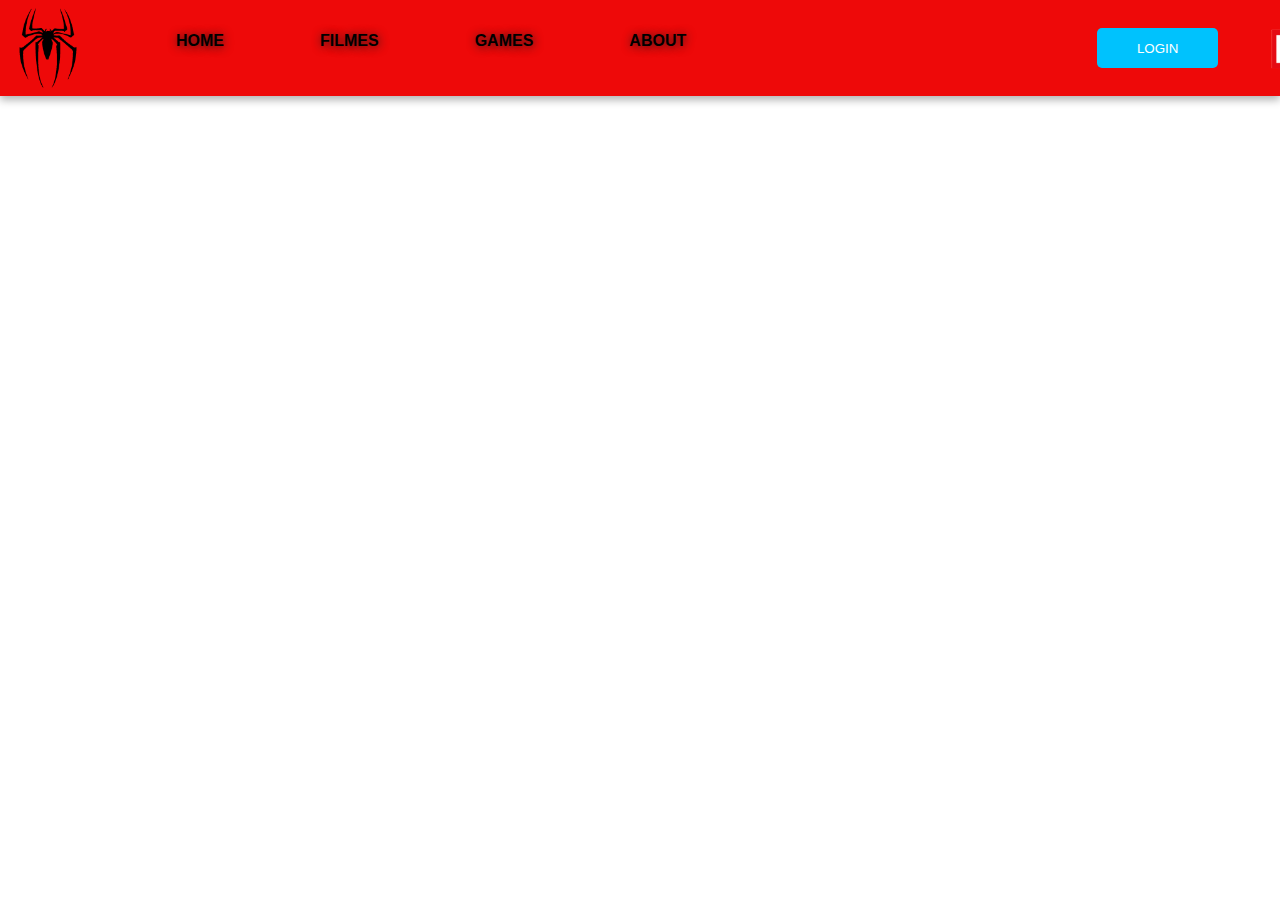
==== index.html @ dfffa1c7 "navbar pronto" ====
<!DOCTYPE html>
<meta name="viewport" content="width=device-width, initial-scale=1.0">
<link rel="stylesheet" href="style.css">
<link rel="stylesheet" href="https://fonts.googleapis.com/css2?family=Material+Symbols+Outlined:opsz,wght,FILL,GRAD@20..48,100..700,0..1,-50..200" />
<title>marvel.com</title>
</head>
    <body>
    <!--start navbar-->
    <div class="navbar">
        <img src="img/navbar/logo-aranha.png" class="img-navbar-aranha" alt="logo de uma aranha">

        <ul class="navbar-menu">
            <li class="li-navbar">HOME</li>
            <li class="li-navbar">FILMES</li>
            <li class="li-navbar">GAMES</li>
            <li class="li-navbar">ABOUT</li>
        </ul>

        <button class="button-navbar">LOGIN</button>

        <img class="logo-marvel-studio" src="img/navbar/marvel-studios.png" class="img-navbar-marvel" alt="logo da marvel studios">
        <span class="material-symbols-outlined">
            menu
            </span>
    </div>
    <!--end navbar -->
    </body>
</html>
---- style.css ----
* {
    box-sizing: border-box;
    margin: 0;
    padding: 0;
}

.navbar{
    display: flex;
    max-width: 100%;
    height: 6em;
    padding: 0.5em;
    background-color: #ee0909;
    box-shadow: 0 4px 8px rgba(0, 0, 0, 0.3);
}

.navbar-menu{
    padding: 0.5em;
    list-style: none;
    font-family: "Roboto", sans-serif;
    font-weight: 600;
    display: flex;
}

li {
    padding: 1.0em;
    padding-left: 5.0em;
}

.button-navbar{
    padding-left: 3.0em;
    padding-right: 3.0em;
    margin: 1.5em;
    border: none;
    color: #fff;
    font-family: "Roboto", sans-serif;
    margin-left: 29.0em;
    border-radius: 5px; 
    background-color: rgb(0, 194, 253);
}
.button-navbar:hover {
    background-color: #000;
    border: 1px solid #ff0000;
    color: #ff0000;
    cursor: pointer;
}

.li-navbar {
    text-shadow: 1px 1px 10px rgb(26, 26, 27);
}

.logo-marvel-studio {
    height: 170px;
    margin-top: -44px;
}

.navbar span {
    margin: 1.0em;
    display: none;
}

@media (max-width: 768px) {
    .navbar-menu {
        display: none;
        flex-direction: column;
        width: 100%;
    }

    .navbar-menu.active {
        display: flex;
    }
    .navbar span {
        display: block;
    }
    .navbar-menu li {
        margin: 10px 0;
    }
    .button-navbar {
        display: none;
    }
    .img-navbar-marvel {
        display: block;
        margin: 0;
    }
}
@media (max-width: 768px) {
    .navbar-menu {
        display: none;
        flex-direction: column;
        width: 100%;
    }

    .navbar-menu.active {
        display: flex;
    }
    .navbar span {
        display: block;
    }
    .navbar-menu li {
        margin: 10px 0;
    }
    .button-navbar {
        display: none;
    }
    .img-navbar-marvel {
        display: block;
        margin: 0;
    }
}
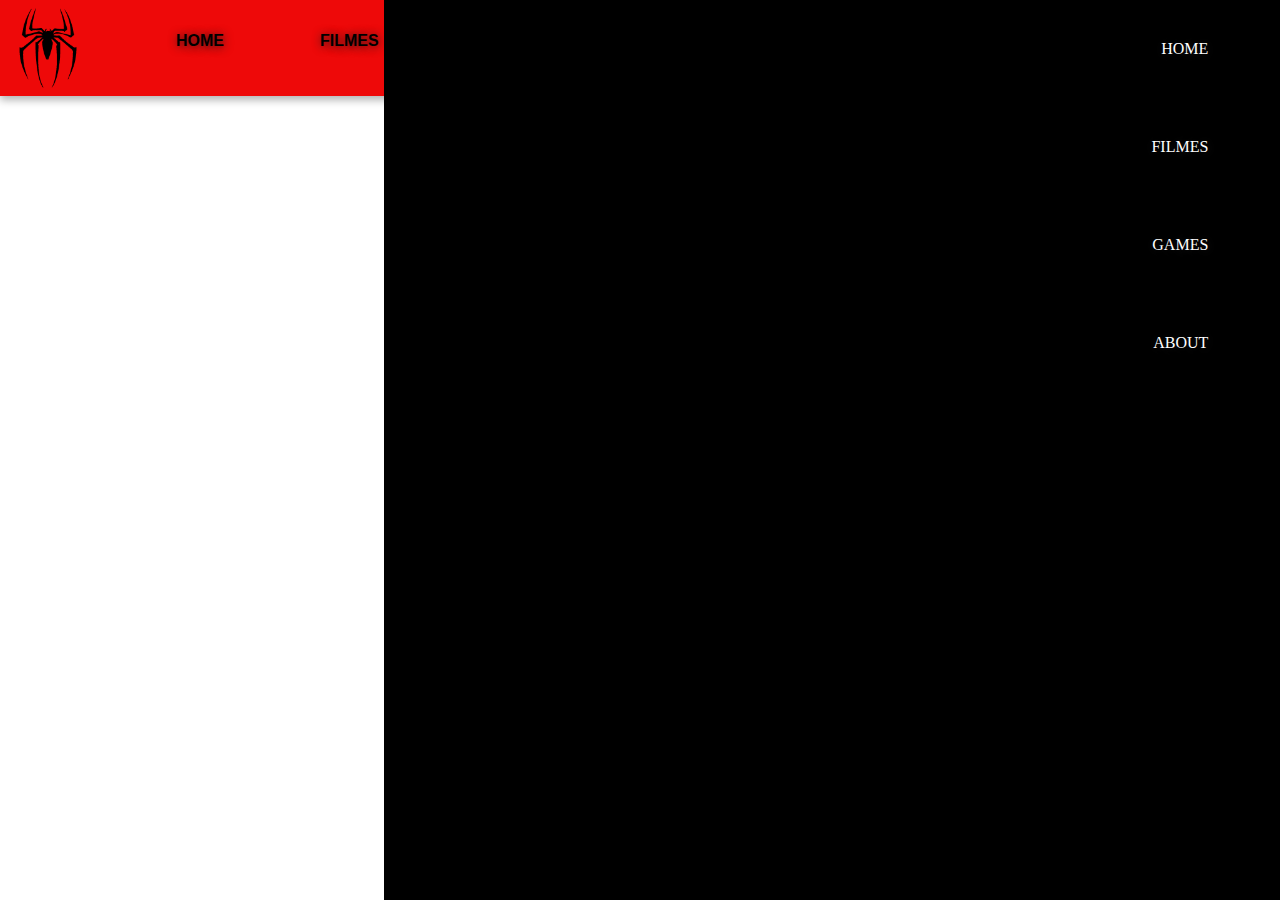
==== commit 35c7b7c4: "barra lateral em andamento" ====
--- a/index.html
+++ b/index.html
@@ -16,12 +16,29 @@
             <li class="li-navbar">ABOUT</li>
         </ul>
 
+        <div class="div-menu-lateral">
+            <span class="material-symbols-outlined">
+                close
+                </span>
+
+            <ul class="menu-lateral">
+                <li class="li-navbar">HOME</li>
+                <li class="li-navbar">FILMES</li>
+                <li class="li-navbar">GAMES</li>
+                <li class="li-navbar">ABOUT</li>
+            </ul>
+            <div class="overflow-menu-lateral">
+                
+            </div>
+        </div>
         <button class="button-navbar">LOGIN</button>
 
         <img class="logo-marvel-studio" src="img/navbar/marvel-studios.png" class="img-navbar-marvel" alt="logo da marvel studios">
         <span class="material-symbols-outlined">
             menu
             </span>
+
+           
     </div>
     <!--end navbar -->
     </body>
--- a/style.css
+++ b/style.css
@@ -57,6 +57,41 @@
     margin: 1.0em;
     display: none;
 }
+.div-menu-lateral {
+    color: #fff;
+    background-color: #000;
+    height: 200vh;
+    position: fixed;
+    top: 0px;
+    right: 0px;
+    z-index: 99999;
+    width: 70%;
+}
+.div-menu-lateral span i{
+    font-size: 50px;
+}
+.menu-lateral {
+    list-style: none;
+    text-align: right;
+}
+.menu-lateral li {
+    padding: 40px 8%;
+}
+.menu-lateral li:hover{
+    background-color: #ff0000;
+    color: #000;
+}
+.overflow-menu-lateral {
+    width: 100%;
+    height: 100%;
+    position: fixed;
+    z-index: 88888;
+    top: 0;
+    left: 0;
+
+    
+}
+
 
 @media (max-width: 768px) {
     .navbar-menu {
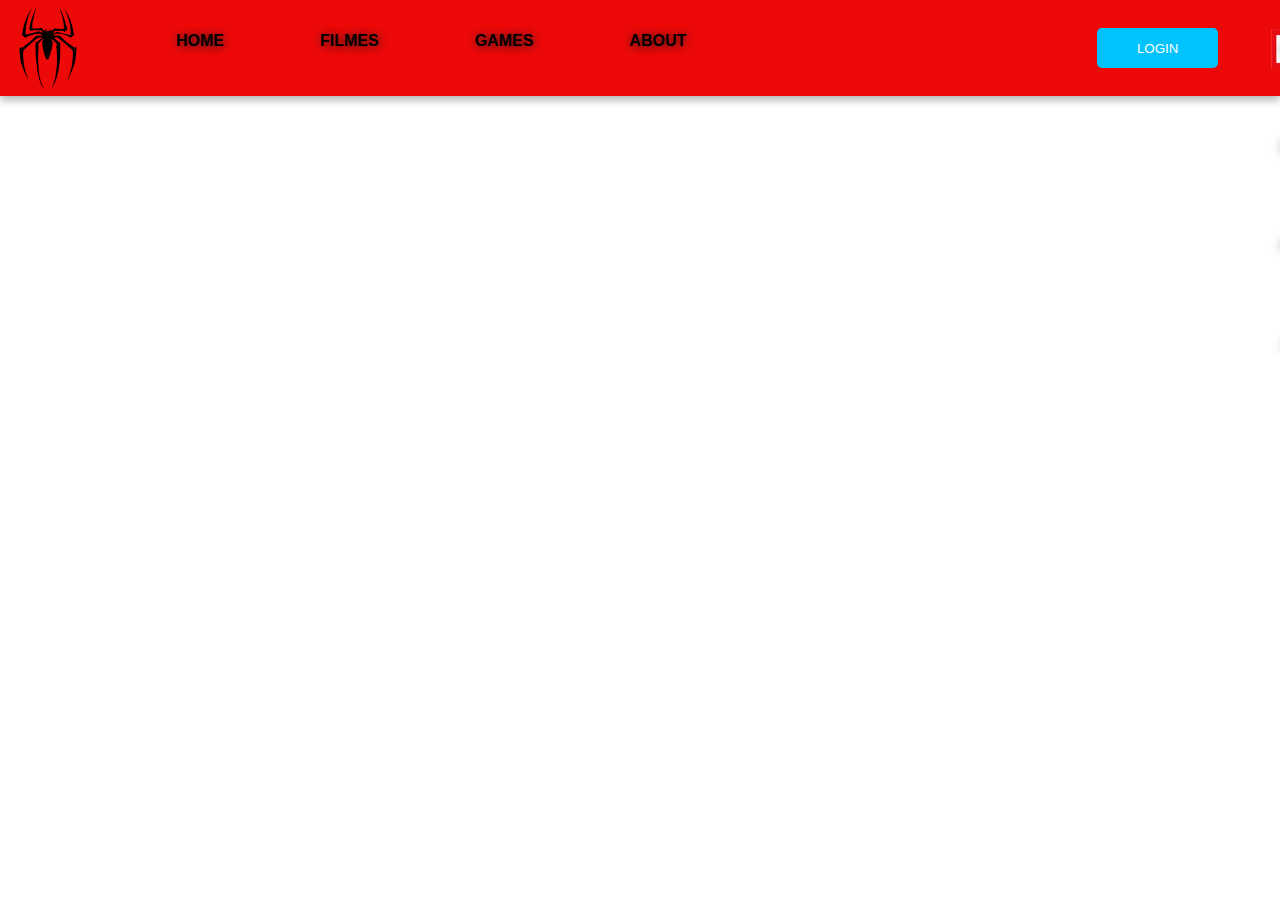
==== commit 3d47e684: "barra lateral pronta" ====
--- a/index.html
+++ b/index.html
@@ -16,30 +16,31 @@
             <li class="li-navbar">ABOUT</li>
         </ul>
 
-        <div class="div-menu-lateral">
+        <div class="div-menu-lateral" id="div-menu-lateral">
             <span class="material-symbols-outlined">
                 close
                 </span>
 
-            <ul class="menu-lateral">
+            <ul class="menu-lateral" id="menu-lateral">
                 <li class="li-navbar">HOME</li>
                 <li class="li-navbar">FILMES</li>
                 <li class="li-navbar">GAMES</li>
                 <li class="li-navbar">ABOUT</li>
             </ul>
-            <div class="overflow-menu-lateral">
+            <div class="overlay-menu-lateral">
                 
             </div>
         </div>
         <button class="button-navbar">LOGIN</button>
 
         <img class="logo-marvel-studio" src="img/navbar/marvel-studios.png" class="img-navbar-marvel" alt="logo da marvel studios">
-        <span class="material-symbols-outlined">
+        <span class="material-symbols-outlined" id="btn-menu">
             menu
             </span>
 
            
     </div>
     <!--end navbar -->
+    <script src="script.js"></script>
     </body>
 </html>--- a/style.css
+++ b/style.css
@@ -64,11 +64,18 @@
     position: fixed;
     top: 0px;
     right: 0px;
-    z-index: 99999;
-    width: 70%;
+    z-index: 999999;
+    width: 0%;
+    transition: .2s;
 }
 .div-menu-lateral span i{
     font-size: 50px;
+}
+.div-menu-lateral.abrir-menu {
+    width: 70%;
+}
+.div-menu-lateral.abrir-menu ~ .overlay-menu-lateral {
+    display: block;
 }
 .menu-lateral {
     list-style: none;
@@ -81,15 +88,15 @@
     background-color: #ff0000;
     color: #000;
 }
-.overflow-menu-lateral {
+.overlay-menu-lateral {
     width: 100%;
     height: 100%;
     position: fixed;
-    z-index: 88888;
+    z-index: 8888;
     top: 0;
     left: 0;
-
-    
+    background-color: #000000a7;
+    display: none;
 }
 
 
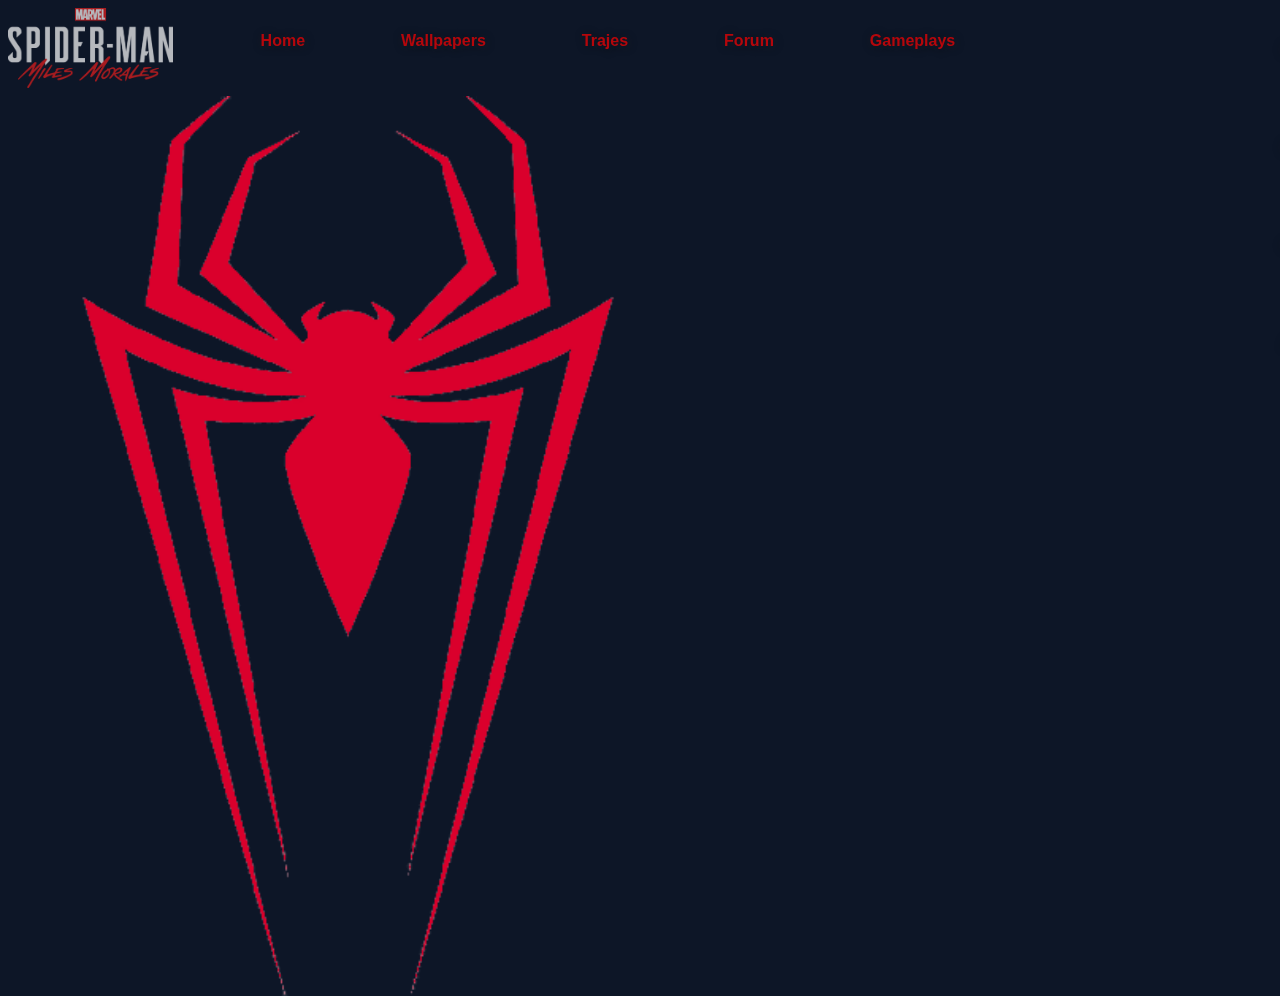
==== commit c1a3b8ba: "nova lading page" ====
--- a/index.html
+++ b/index.html
@@ -1,46 +1,51 @@
 <!DOCTYPE html>
-<meta name="viewport" content="width=device-width, initial-scale=1.0">
-<link rel="stylesheet" href="style.css">
-<link rel="stylesheet" href="https://fonts.googleapis.com/css2?family=Material+Symbols+Outlined:opsz,wght,FILL,GRAD@20..48,100..700,0..1,-50..200" />
-<title>marvel.com</title>
-</head>
+<html>
+    <head>
+        <meta name="viewport" content="width=device-width, initial-scale=1.0">
+        <link rel="stylesheet" href="style.css">
+        <link rel="stylesheet" href="https://fonts.googleapis.com/css2?family=Material+Symbols+Outlined:opsz,wght,FILL,GRAD@20..48,100..700,0..1,-50..200" />
+        
+        <title>marvel.com</title>
+    </head>
+
     <body>
     <!--start navbar-->
-    <div class="navbar">
-        <img src="img/navbar/logo-aranha.png" class="img-navbar-aranha" alt="logo de uma aranha">
+        <div class="navbar">
+            <img src="img/navbar/logo-miles.png" class="img-navbar-aranha" alt="logo de uma aranha">
 
-        <ul class="navbar-menu">
-            <li class="li-navbar">HOME</li>
-            <li class="li-navbar">FILMES</li>
-            <li class="li-navbar">GAMES</li>
-            <li class="li-navbar">ABOUT</li>
-        </ul>
+            <ul class="navbar-menu">
+                <li class="li-navbar">Home</li>
+                <li class="li-navbar">Wallpapers</li>
+                <li class="li-navbar">Trajes</li>
+                <li class="li-navbar">Forum</li>
+                <li class="li-navbar">Gameplays</li>
+            </ul>
 
-        <div class="div-menu-lateral" id="div-menu-lateral">
-            <span class="material-symbols-outlined">
-                close
+            <div class="div-menu-lateral" id="div-menu-lateral">
+                <span class="material-symbols-outlined">
+                    close
                 </span>
 
-            <ul class="menu-lateral" id="menu-lateral">
-                <li class="li-navbar">HOME</li>
-                <li class="li-navbar">FILMES</li>
-                <li class="li-navbar">GAMES</li>
-                <li class="li-navbar">ABOUT</li>
-            </ul>
-            <div class="overlay-menu-lateral">
-                
+                <ul class="menu-lateral" id="menu-lateral">
+                    <li class="li-navbar">HOME</li>
+                    <li class="li-navbar">FILMES</li>
+                    <li class="li-navbar">GAMES</li>
+                    <li class="li-navbar">ABOUT</li>
+                </ul>
+                <div class="overlay-menu-lateral"></div>
             </div>
+
+            <img class="logo-marvel-studio" src="img/navbar/marvel-studios.png" class="img-navbar-marvel"
+                alt="logo da marvel studios">
+            <span class="material-symbols-outlined" id="btn-menu">
+                menu
+            </span>
         </div>
-        <button class="button-navbar">LOGIN</button>
-
-        <img class="logo-marvel-studio" src="img/navbar/marvel-studios.png" class="img-navbar-marvel" alt="logo da marvel studios">
-        <span class="material-symbols-outlined" id="btn-menu">
-            menu
-            </span>
-
-           
-    </div>
-    <!--end navbar -->
-    <script src="script.js"></script>
+        <!--end navbar -->
+        <!--inicio menu-->
+        <div class="menu">
+           <img src="img/personagens/aranha-logo.png" alt="logo de uma aranha" class="logo-homem-aranha">
+        </div>
+        <script src="script.js"></script>
     </body>
 </html>--- a/style.css
+++ b/style.css
@@ -3,14 +3,21 @@
     margin: 0;
     padding: 0;
 }
+/*start navbar */
+body {
+    background-color: #0d1627;
 
+}
 .navbar{
     display: flex;
     max-width: 100%;
     height: 6em;
     padding: 0.5em;
-    background-color: #ee0909;
-    box-shadow: 0 4px 8px rgba(0, 0, 0, 0.3);
+    background-color: transparent;
+    border: none;
+    color: #ff0000;
+    z-index: 44444;
+    opacity: 0.7;
 }
 
 .navbar-menu{
@@ -19,31 +26,13 @@
     font-family: "Roboto", sans-serif;
     font-weight: 600;
     display: flex;
+    
 }
 
 li {
     padding: 1.0em;
     padding-left: 5.0em;
 }
-
-.button-navbar{
-    padding-left: 3.0em;
-    padding-right: 3.0em;
-    margin: 1.5em;
-    border: none;
-    color: #fff;
-    font-family: "Roboto", sans-serif;
-    margin-left: 29.0em;
-    border-radius: 5px; 
-    background-color: rgb(0, 194, 253);
-}
-.button-navbar:hover {
-    background-color: #000;
-    border: 1px solid #ff0000;
-    color: #ff0000;
-    cursor: pointer;
-}
-
 .li-navbar {
     text-shadow: 1px 1px 10px rgb(26, 26, 27);
 }
@@ -51,6 +40,8 @@
 .logo-marvel-studio {
     height: 170px;
     margin-top: -44px;
+    position: relative;
+    left: 300px
 }
 
 .navbar span {
@@ -66,7 +57,7 @@
     right: 0px;
     z-index: 999999;
     width: 0%;
-    transition: .2s;
+    transition: .3s;
 }
 .div-menu-lateral span i{
     font-size: 50px;
@@ -75,7 +66,7 @@
     width: 70%;
 }
 .div-menu-lateral.abrir-menu ~ .overlay-menu-lateral {
-    display: block;
+    width: 100%;
 }
 .menu-lateral {
     list-style: none;
@@ -89,16 +80,27 @@
     color: #000;
 }
 .overlay-menu-lateral {
-    width: 100%;
+    width: 0%;
     height: 100%;
     position: fixed;
     z-index: 8888;
     top: 0;
     left: 0;
     background-color: #000000a7;
-    display: none;
+    
 }
+/*end navbar*/
 
+/*start menu */
+.menu {
+    width: 100%;
+    height: 100vh;
+    margin: 0;
+    padding: 0;
+    display: flex;
+    background-color: #0d1627;
+}
+/* end menu */
 
 @media (max-width: 768px) {
     .navbar-menu {
@@ -116,12 +118,14 @@
     .navbar-menu li {
         margin: 10px 0;
     }
-    .button-navbar {
+    .logo-marvel-studio {
         display: none;
+        right: 0px;
     }
-    .img-navbar-marvel {
-        display: block;
-        margin: 0;
+    #btn-menu {
+        margin-left: 40%;
+        margin-top: 10%;
+        font-size: 1.8em;
     }
 }
 @media (max-width: 768px) {
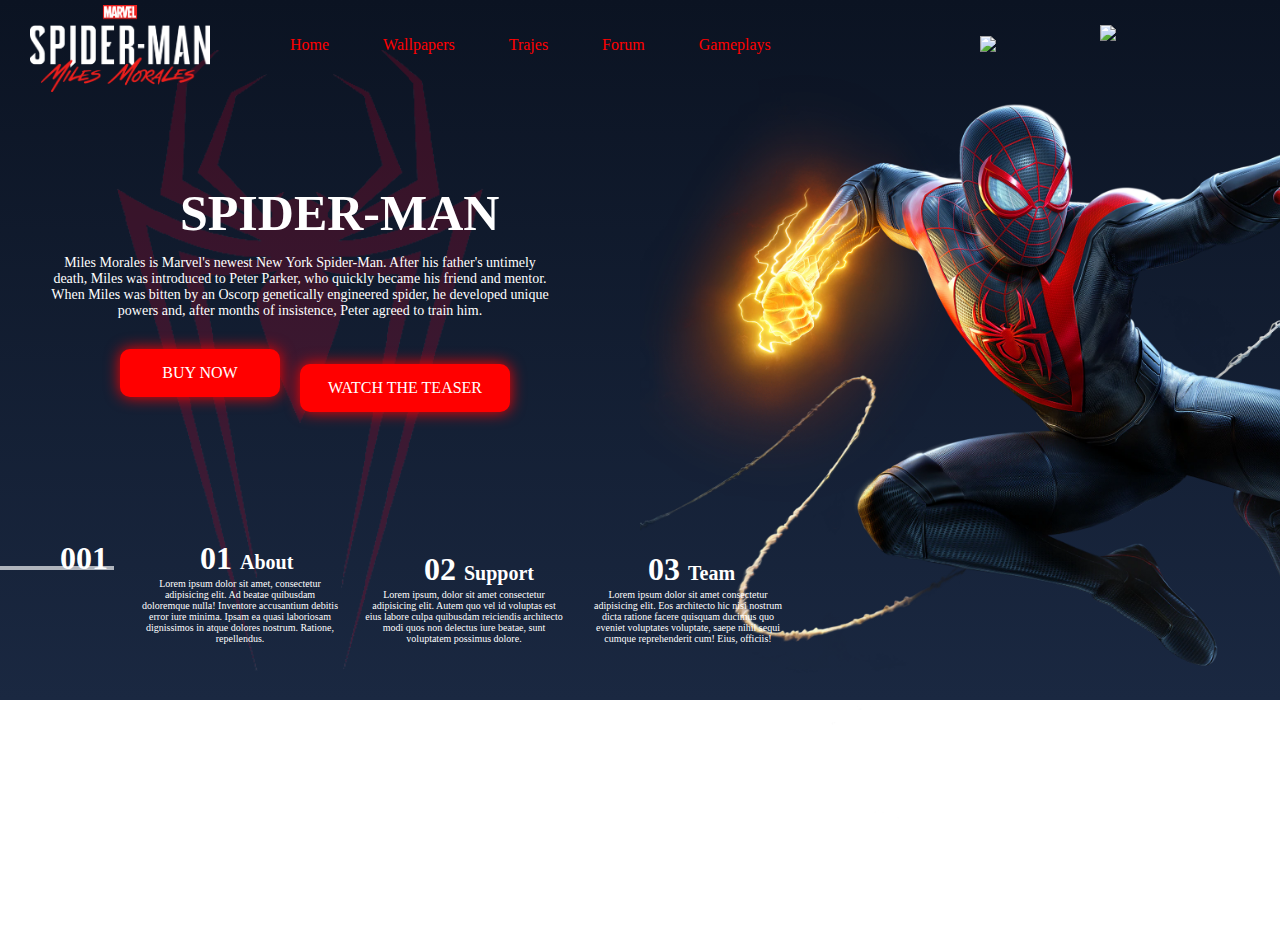
==== commit 564d8dfa: "lading page quase pronta" ====
--- a/index.html
+++ b/index.html
@@ -1,51 +1,62 @@
 <!DOCTYPE html>
-<html>
-    <head>
-        <meta name="viewport" content="width=device-width, initial-scale=1.0">
-        <link rel="stylesheet" href="style.css">
-        <link rel="stylesheet" href="https://fonts.googleapis.com/css2?family=Material+Symbols+Outlined:opsz,wght,FILL,GRAD@20..48,100..700,0..1,-50..200" />
-        
-        <title>marvel.com</title>
-    </head>
+<html lang="en">
+<head>
+    <meta charset="UTF-8">
+    <meta http-equiv="X-UA-Compatible" content="IE=edge">
+    <meta name="viewport" content="width=device-width, initial-scale=1.0">
+    <link rel="stylesheet" href="style.css">
+    <title>SPIDER MAN</title>
+</head>
+    <body>
+    
+        <div class="caixa">
+            <div class="caixa1">
 
-    <body>
-    <!--start navbar-->
-        <div class="navbar">
-            <img src="img/navbar/logo-miles.png" class="img-navbar-aranha" alt="logo de uma aranha">
+            <div class="caixa2">
 
-            <ul class="navbar-menu">
-                <li class="li-navbar">Home</li>
-                <li class="li-navbar">Wallpapers</li>
-                <li class="li-navbar">Trajes</li>
-                <li class="li-navbar">Forum</li>
-                <li class="li-navbar">Gameplays</li>
-            </ul>
+                <img class="aranha" src="img/personagens/aranha-logo.png">
 
-            <div class="div-menu-lateral" id="div-menu-lateral">
-                <span class="material-symbols-outlined">
-                    close
-                </span>
-
-                <ul class="menu-lateral" id="menu-lateral">
-                    <li class="li-navbar">HOME</li>
-                    <li class="li-navbar">FILMES</li>
-                    <li class="li-navbar">GAMES</li>
-                    <li class="li-navbar">ABOUT</li>
-                </ul>
-                <div class="overlay-menu-lateral"></div>
+            <div class="caixa3">
+             
+            <label for="spider1">
+                <div class="but2">
+                    <li><a href="#">WATCH THE TEASER</a></li>
+               </div></label>
+            <h1>SPIDER-MAN</h1>
+            <p>Miles Morales is Marvel's newest New York Spider-Man. After his father's untimely death, Miles was introduced to Peter Parker, who quickly became his friend and mentor. When Miles was bitten by an Oscorp genetically engineered spider, he developed unique powers and, after months of insistence, Peter agreed to train him.</p>
+            <div class="but1">
+               <li><a href="#">BUY NOW</a></li>
+            </div>
             </div>
 
-            <img class="logo-marvel-studio" src="img/navbar/marvel-studios.png" class="img-navbar-marvel"
-                alt="logo da marvel studios">
-            <span class="material-symbols-outlined" id="btn-menu">
-                menu
-            </span>
+            <nav class="menu">
+                <ul>
+                    <li><a href="#">Home</a></li>
+                    <li><a href="#">Wallpapers</a></li>
+                    <li><a href="#">Trajes</a></li>
+                    <li><a href="#">Forum</a></li>
+                    <li><a href="#">Gameplays</a></li>
+                </ul>
+            </nav>
+            <img class="logo" src="img/navbar/logo-miles.png">
+
+            <a href="https://store.playstation.com/pt-br/pages/latest?gclid=EAIaIQobChMIidKX0cPA9gIVggWRCh33aAzZEAAYASAAEgLNP_D_BwE" target="blank"><img class="logo1" src="imagens/playstation.png"></a>
+            <img class="produtora" src="imagens/actvision.png">
+
+            <img class="spider" src="img/personagens/spider-principal.png">
+
+            <div class="cont">
+                <h1 class="h01">001</h1>
+            <div>
+            <h1>01 <span>About</span></h1> <p>Lorem ipsum dolor sit amet, consectetur adipisicing elit. Ad beatae quibusdam doloremque nulla! Inventore accusantium debitis error iure minima. Ipsam ea quasi laboriosam dignissimos in atque dolores nostrum. Ratione, repellendus.</p></div>
+            <div>
+                <h1>02 <span>Support</span></h1> <p>Lorem ipsum, dolor sit amet consectetur adipisicing elit. Autem quo vel id voluptas est eius labore culpa quibusdam reiciendis architecto modi quos non delectus iure beatae, sunt voluptatem possimus dolore.</p></div>
+            <div>
+                <h1>03 <span>Team</span></h1><p>Lorem ipsum dolor sit amet consectetur adipisicing elit. Eos architecto hic nisi nostrum dicta ratione facere quisquam ducimus quo eveniet voluptates voluptate, saepe nihil sequi cumque reprehenderit cum! Eius, officiis!</p></div>
+                <hr>
+            </div>
+                </div>
+            </div>
         </div>
-        <!--end navbar -->
-        <!--inicio menu-->
-        <div class="menu">
-           <img src="img/personagens/aranha-logo.png" alt="logo de uma aranha" class="logo-homem-aranha">
-        </div>
-        <script src="script.js"></script>
     </body>
 </html>--- a/style.css
+++ b/style.css
@@ -1,154 +1,218 @@
-* {
-    box-sizing: border-box;
+@font-face {
+    font-family: "luisa";
+    src: url(font/LuÃ­sa.ttf);
+}
+@font-face {
+    font-family: "spider";
+    src: url(font/the_amazing_spider_man/The\ Amazing\ Spider-Man.ttf);
+}
+
+body {
+    overflow: hidden;
+    padding: 0;
     margin: 0;
-    padding: 0;
-}
-/*start navbar */
-body {
-    background-color: #0d1627;
-
-}
-.navbar{
+
+}
+.caixa {
+    position: absolute;
+    width: 100%;
+    height: 800px;
+}
+
+.caixa1 {
+    position: absolute;
+    height: 100%;
+    width: 100%;
     display: flex;
-    max-width: 100%;
-    height: 6em;
-    padding: 0.5em;
-    background-color: transparent;
-    border: none;
-    color: #ff0000;
-    z-index: 44444;
-    opacity: 0.7;
-}
-
-.navbar-menu{
-    padding: 0.5em;
+}
+
+.caixa2 {
+    background-image: linear-gradient(to top, #1a2841 0%, #0b1322 100%, #080a0e 100%);
+    position: absolute;
+    width: 100%;
+    height: 700px;
+}
+
+.aranha {
+    position: absolute;
+    opacity: .2;
+    width: 480px;
+    left: 60px;
+    top: 50px;
+}
+
+.caixa3 {
+    position: absolute;
+    color: white;
+    width: 400px;
+    top: 150px;
+    left: 150px;
+}
+
+.caixa3 h1 {
+    font-family: "spider";
+    margin-left: 30px;
+    font-size: 50px;
+    
+}
+
+.caixa3 p {
+    font-family: "luisa";
+    text-align: center;
+    font-size: 14px;
+    margin-left: -100px;
+    margin-top: -20px;
+
+}
+
+.but1 {
+    width: 150px;
+    border-radius: 10px;  
+    background-color: red; 
+    padding: 15px 5px;
+    box-shadow: 0px 0px 15px red;
+    margin-left: -30px;
+    margin-top: 30px;
+    cursor: pointer;
+}
+.but1 li {
     list-style: none;
-    font-family: "Roboto", sans-serif;
-    font-weight: 600;
-    display: flex;
-    
-}
-
-li {
-    padding: 1.0em;
-    padding-left: 5.0em;
-}
-.li-navbar {
-    text-shadow: 1px 1px 10px rgb(26, 26, 27);
-}
-
-.logo-marvel-studio {
-    height: 170px;
-    margin-top: -44px;
-    position: relative;
-    left: 300px
-}
-
-.navbar span {
-    margin: 1.0em;
+    text-align: center;
+}
+.but1 a {
+    font-family: "luisa";
+    text-decoration: none;
+    color: white;
+}
+.but2 {
+    position: absolute;
+    width: 200px;
+    border-radius: 10px;  
+    background-color: red; 
+    padding: 15px 5px;
+    box-shadow: 0px 0px 15px red;
+    margin-left: 150px;
+    margin-top: 214px;
+    cursor: pointer;
+}
+.but2 li {
+    list-style: none;
+    text-align: center;
+}
+.but2 a {
+    font-family: "luisa";
+    text-decoration: none;
+    color: white;
+}
+
+.spider {
+    position: absolute;
+    width: 890px;
+    margin-left: 640px;
+    margin-top: 60px;
+}
+
+.menu {
+    position: absolute;
+    margin-left: 250px;
+    margin-top: 20px;
+}
+.menu ul {
+    list-style: none;
+}
+.menu li {
+    display: inline-block;
+    margin-right: 50px;
+}
+.menu a {
+    font-family: "luisa";
+    text-decoration: none;
+    color: red;
+}
+.menu a:hover {
+    color: brown;
+
+}
+
+.logo {
+    position: absolute;
+    width: 180px;
+    margin-top: 5px;
+    margin-left: 30px;
+}
+.logo1 {
+    position: absolute;
+    width: 50px;
+    margin-left: 1100px;
+    margin-top: 25px;
+}
+
+.produtora {
+    position: absolute;
+    width: 100px;
+    margin-left: 980px;
+    top: 36px;
+}
+
+/* video */
+
+input {
     display: none;
 }
-.div-menu-lateral {
-    color: #fff;
-    background-color: #000;
-    height: 200vh;
-    position: fixed;
-    top: 0px;
-    right: 0px;
-    z-index: 999999;
-    width: 0%;
-    transition: .3s;
-}
-.div-menu-lateral span i{
-    font-size: 50px;
-}
-.div-menu-lateral.abrir-menu {
-    width: 70%;
-}
-.div-menu-lateral.abrir-menu ~ .overlay-menu-lateral {
-    width: 100%;
-}
-.menu-lateral {
-    list-style: none;
-    text-align: right;
-}
-.menu-lateral li {
-    padding: 40px 8%;
-}
-.menu-lateral li:hover{
-    background-color: #ff0000;
-    color: #000;
-}
-.overlay-menu-lateral {
-    width: 0%;
-    height: 100%;
-    position: fixed;
-    z-index: 8888;
-    top: 0;
-    left: 0;
-    background-color: #000000a7;
-    
-}
-/*end navbar*/
-
-/*start menu */
-.menu {
-    width: 100%;
-    height: 100vh;
-    margin: 0;
-    padding: 0;
-    display: flex;
-    background-color: #0d1627;
-}
-/* end menu */
-
-@media (max-width: 768px) {
-    .navbar-menu {
-        display: none;
-        flex-direction: column;
-        width: 100%;
-    }
-
-    .navbar-menu.active {
-        display: flex;
-    }
-    .navbar span {
-        display: block;
-    }
-    .navbar-menu li {
-        margin: 10px 0;
-    }
-    .logo-marvel-studio {
-        display: none;
-        right: 0px;
-    }
-    #btn-menu {
-        margin-left: 40%;
-        margin-top: 10%;
-        font-size: 1.8em;
-    }
-}
-@media (max-width: 768px) {
-    .navbar-menu {
-        display: none;
-        flex-direction: column;
-        width: 100%;
-    }
-
-    .navbar-menu.active {
-        display: flex;
-    }
-    .navbar span {
-        display: block;
-    }
-    .navbar-menu li {
-        margin: 10px 0;
-    }
-    .button-navbar {
-        display: none;
-    }
-    .img-navbar-marvel {
-        display: block;
-        margin: 0;
-    }
-}+
+label video {
+    position: absolute;
+    width: 1420px;
+    opacity: .0;
+    cursor: pointer;
+}
+label video:hover {
+    opacity: 10;
+}
+/* conteudo */
+
+.cont {
+    position: absolute;
+    margin-top: 10px;
+    font-family: "luisa";
+    height: 0px;
+}
+
+.cont hr {
+    margin-top: -80px;
+    margin-left: 0px;
+    width: 110px;
+    border: 2px solid rgba(255, 255, 255, 0.658);
+}
+.cont h1 {
+    color: white;
+    margin-left: 60px;
+    display: inline-block;
+    margin-top: 530px;
+    text-align: center;
+}
+.h01 {
+    position: absolute;
+    margin-top: -100px;
+}
+.cont span{
+    font-size: 20px;
+}
+
+.cont p {
+    color: white;
+    text-align: center;
+    margin-top: -20px;
+    font-size: 10px;
+}
+
+.cont div {
+    margin-left: 140px;
+    margin-right: -120px;
+    width: 200px;
+    height: 0px;
+    display: inline-block;
+}
+
+
+
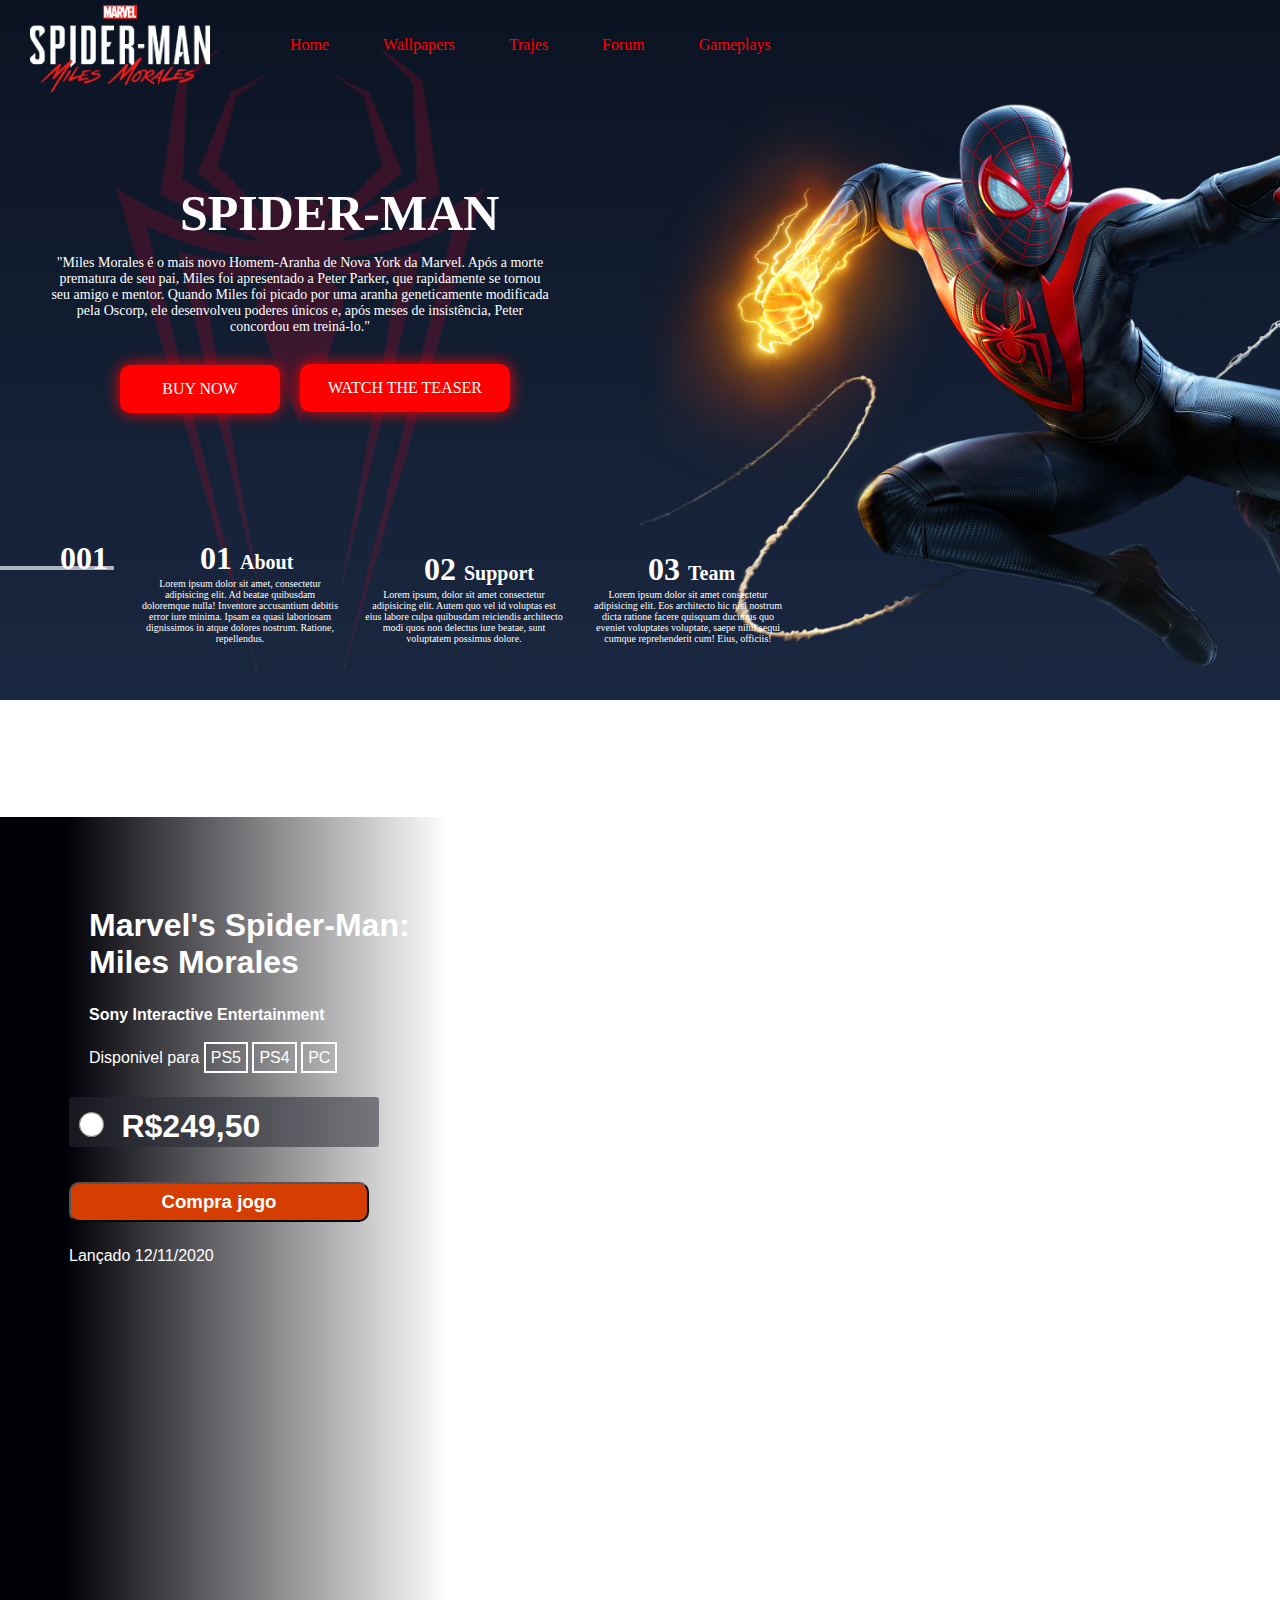
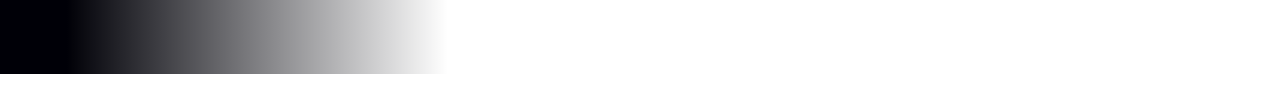
==== commit f583e5e9: "anucio com trailer do jogo quase pronto" ====
--- a/index.html
+++ b/index.html
@@ -8,55 +8,74 @@
     <title>SPIDER MAN</title>
 </head>
     <body>
-    
         <div class="caixa">
             <div class="caixa1">
-
-            <div class="caixa2">
-
-                <img class="aranha" src="img/personagens/aranha-logo.png">
-
-            <div class="caixa3">
-             
-            <label for="spider1">
-                <div class="but2">
-                    <li><a href="#">WATCH THE TEASER</a></li>
-               </div></label>
-            <h1>SPIDER-MAN</h1>
-            <p>Miles Morales is Marvel's newest New York Spider-Man. After his father's untimely death, Miles was introduced to Peter Parker, who quickly became his friend and mentor. When Miles was bitten by an Oscorp genetically engineered spider, he developed unique powers and, after months of insistence, Peter agreed to train him.</p>
-            <div class="but1">
-               <li><a href="#">BUY NOW</a></li>
-            </div>
-            </div>
-
-            <nav class="menu">
-                <ul>
-                    <li><a href="#">Home</a></li>
-                    <li><a href="#">Wallpapers</a></li>
-                    <li><a href="#">Trajes</a></li>
-                    <li><a href="#">Forum</a></li>
-                    <li><a href="#">Gameplays</a></li>
-                </ul>
-            </nav>
-            <img class="logo" src="img/navbar/logo-miles.png">
-
-            <a href="https://store.playstation.com/pt-br/pages/latest?gclid=EAIaIQobChMIidKX0cPA9gIVggWRCh33aAzZEAAYASAAEgLNP_D_BwE" target="blank"><img class="logo1" src="imagens/playstation.png"></a>
-            <img class="produtora" src="imagens/actvision.png">
-
-            <img class="spider" src="img/personagens/spider-principal.png">
-
-            <div class="cont">
-                <h1 class="h01">001</h1>
-            <div>
-            <h1>01 <span>About</span></h1> <p>Lorem ipsum dolor sit amet, consectetur adipisicing elit. Ad beatae quibusdam doloremque nulla! Inventore accusantium debitis error iure minima. Ipsam ea quasi laboriosam dignissimos in atque dolores nostrum. Ratione, repellendus.</p></div>
-            <div>
-                <h1>02 <span>Support</span></h1> <p>Lorem ipsum, dolor sit amet consectetur adipisicing elit. Autem quo vel id voluptas est eius labore culpa quibusdam reiciendis architecto modi quos non delectus iure beatae, sunt voluptatem possimus dolore.</p></div>
-            <div>
-                <h1>03 <span>Team</span></h1><p>Lorem ipsum dolor sit amet consectetur adipisicing elit. Eos architecto hic nisi nostrum dicta ratione facere quisquam ducimus quo eveniet voluptates voluptate, saepe nihil sequi cumque reprehenderit cum! Eius, officiis!</p></div>
-                <hr>
-            </div>
+                <div class="caixa2">
+                    <img class="aranha" src="img/personagens/aranha-logo.png">
+                    <div class="caixa3">
+                        <label for="spider1">
+                            <div class="but2">
+                                <li><a href="#">WATCH THE TEASER</a></li>
+                            </div></label>
+                        <h1>SPIDER-MAN</h1>
+                        <p>"Miles Morales é o mais novo Homem-Aranha de Nova York da Marvel. Após a morte prematura de seu pai, Miles foi apresentado a Peter Parker, que rapidamente se tornou seu amigo e mentor. Quando Miles foi picado por uma aranha geneticamente modificada pela Oscorp, ele desenvolveu poderes únicos e, após meses de insistência, Peter concordou em treiná-lo."</p>
+                        <div class="but1">
+                            <li><a href="#">BUY NOW</a></li>
+                        </div>
+                    </div>
+                    <nav class="menu">
+                        <ul>
+                            <li><a href="#">Home</a></li>
+                            <li><a href="#">Wallpapers</a></li>
+                            <li><a href="#">Trajes</a></li>
+                            <li><a href="#">Forum</a></li>
+                            <li><a href="#">Gameplays</a></li>
+                        </ul>
+                    </nav>
+                    <img class="logo" src="img/navbar/logo-miles.png">
+                    <a href="https://store.playstation.com/pt-br/pages/latest?gclid=EAIaIQobChMIidKX0cPA9gIVggWRCh33aAzZEAAYASAAEgLNP_D_BwE" target="blank"><img class="logo1" src="img/navbar/playstation.png"></a>
+                    <img class="produtora" src="img/navbar/actvision.png">
+                    <img class="spider" src="img/personagens/spider-principal.png">
+                    <div class="cont">
+                        <h1 class="h01">001</h1>
+                    <div>
+                    <h1>01 <span>About</span></h1> <p>Lorem ipsum dolor sit amet, consectetur adipisicing elit. Ad beatae quibusdam doloremque nulla! Inventore accusantium debitis error iure minima. Ipsam ea quasi laboriosam dignissimos in atque dolores nostrum. Ratione, repellendus.</p></div>
+                    <div>
+                        <h1>02 <span>Support</span></h1> <p>Lorem ipsum, dolor sit amet consectetur adipisicing elit. Autem quo vel id voluptas est eius labore culpa quibusdam reiciendis architecto modi quos non delectus iure beatae, sunt voluptatem possimus dolore.</p></div>
+                    <div>
+                        <h1>03 <span>Team</span></h1><p>Lorem ipsum dolor sit amet consectetur adipisicing elit. Eos architecto hic nisi nostrum dicta ratione facere quisquam ducimus quo eveniet voluptates voluptate, saepe nihil sequi cumque reprehenderit cum! Eius, officiis!</p></div>
+                    <hr>
+                    </div>
+                    </div>
                 </div>
             </div>
         </div>
+        <div class="div-trailer">
+            <div class="div-detalhes">
+                <h1 class="titulo-trailer">Marvel's Spider-Man: Miles Morales</h1>
+                <p class="texto-1">Sony Interactive Entertainment</p>
+    
+                <p class="texto-2">Disponivel para 
+                    <span>PS5</span>
+                    <span>PS4</span>
+                    <span>PC</span>
+                </p>
+                <div class="div-radio">
+                    <input type="radio" class="input-radio">
+                    <label for="valor-jogo" class="label-radio">R$249,50</label>
+                </div>
+                <button class="button-detalhes"><a href="https://www.playstation.com/pt-br/games/marvels-spider-man-miles-morales/">Compra jogo</a></button>
+
+                <p class="texto-3">Lançado 12/11/2020</p>
+                
+            </div>
+           
+            <video width="100%" height="900px" class="video-spider"  autoplay loop muted>
+                <source src="videos/videoplayback.mp4" type="video/mp4" >
+                seu navegador não suporta o elemento de video.
+            </video>
+
+            
+        </div>
     </body>
 </html>--- a/style.css
+++ b/style.css
@@ -8,20 +8,17 @@
 }
 
 body {
-    overflow: hidden;
     padding: 0;
     margin: 0;
-
 }
 .caixa {
-    position: absolute;
     width: 100%;
     height: 800px;
 }
 
 .caixa1 {
     position: absolute;
-    height: 100%;
+    height: 70%;
     width: 100%;
     display: flex;
 }
@@ -143,41 +140,22 @@
 .logo1 {
     position: absolute;
     width: 50px;
-    margin-left: 1100px;
+    margin-left: 1410px;
     margin-top: 25px;
 }
 
 .produtora {
     position: absolute;
     width: 100px;
-    margin-left: 980px;
+    margin-left: 1300px;
     top: 36px;
 }
-
-/* video */
-
-input {
-    display: none;
-}
-
-label video {
-    position: absolute;
-    width: 1420px;
-    opacity: .0;
-    cursor: pointer;
-}
-label video:hover {
-    opacity: 10;
-}
-/* conteudo */
-
 .cont {
     position: absolute;
     margin-top: 10px;
     font-family: "luisa";
     height: 0px;
 }
-
 .cont hr {
     margin-top: -80px;
     margin-left: 0px;
@@ -185,7 +163,7 @@
     border: 2px solid rgba(255, 255, 255, 0.658);
 }
 .cont h1 {
-    color: white;
+    color: #fff;
     margin-left: 60px;
     display: inline-block;
     margin-top: 530px;
@@ -195,12 +173,11 @@
     position: absolute;
     margin-top: -100px;
 }
-.cont span{
+.cont span {
     font-size: 20px;
 }
-
 .cont p {
-    color: white;
+    color: #fff;
     text-align: center;
     margin-top: -20px;
     font-size: 10px;
@@ -213,6 +190,89 @@
     height: 0px;
     display: inline-block;
 }
-
-
-
+.div-trailer {
+    width: 100%;
+    height: 800px;
+    position: relative;
+    margin: 0%;
+}
+.div-trailer video {
+    position: absolute;
+    margin: 0px;
+    padding: 0px;
+}
+.div-detalhes {
+    width: 30%;
+    height: 857px;
+    z-index: 444444;
+    position: absolute;
+    margin-top: 1.3% ;
+    padding-left: 5%;
+    background-image: linear-gradient(to right, #000007 15%, #0000 100%, #0000 100%);
+    font-family: "Roboto", sans-serif;
+}.titulo-trailer {
+    color: #fff;
+    margin: 25px;
+    margin-top: 90px;
+    font-size: 2.0em;
+}
+.texto-1 {
+    color: #fff;
+    margin: 25px;
+    font-family: "Roboto",sans-serif;
+    font-weight: 600;
+    margin-top: 20px;
+}
+.texto-2 {
+    color: #fff;
+    margin: 25px;
+    margin-top: 20px;
+
+}
+.texto-2 span {
+    border: 2px solid #fff;
+    padding: 5px;
+}
+.div-radio {
+    background-color: #292b338a;
+    width: 300px;
+    height: 40px;
+    border-radius: 3px;
+    padding: 5px;
+    margin: 5px;
+    margin-top: 30px;
+
+}
+.input-radio {
+    width: 25px;
+    height: 25px;
+    margin-top: 10px;
+}
+.label-radio {
+    color: #fff;
+    font-weight: 600;
+    font-size: 2.0em;
+    padding: 10px;
+}
+.button-detalhes {
+    border-radius: 10px;
+    background-color: #d63d00;
+    width: 300px;
+    height: 40px;
+    margin: 5px;
+    margin-top: 30px;
+
+}
+.button-detalhes a {
+    color: #fff;
+    text-decoration: none;
+    font-family: "Roboto",sans-serif;
+    padding: 15px;
+    font-size: 1.4em;
+    font-weight: 600;
+}
+.texto-3 {
+    color: #fff;
+    margin: 5px;
+    margin-top: 20px;
+}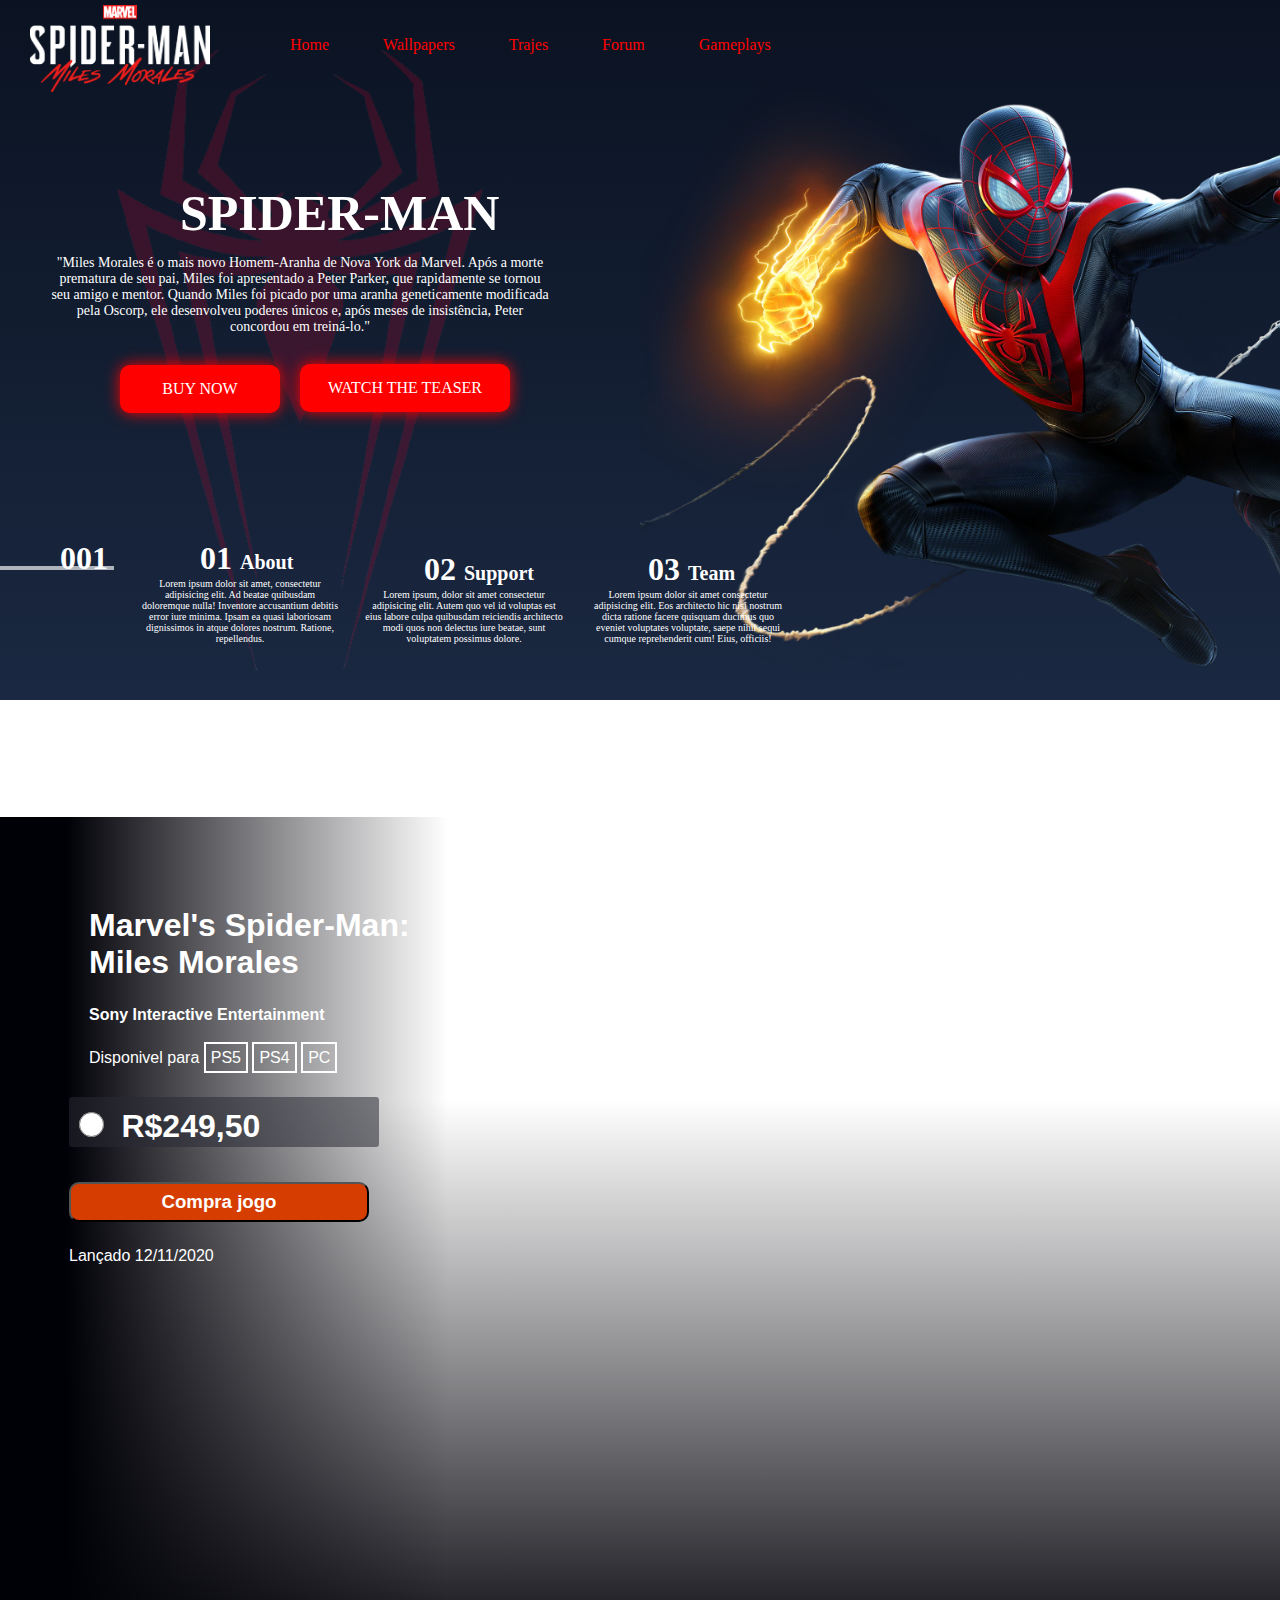
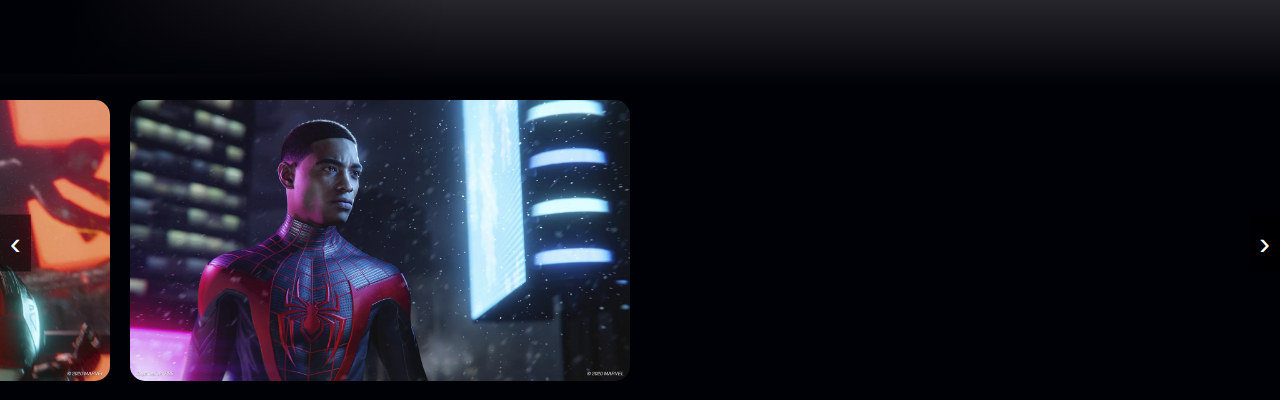
==== commit 9bedcfdd: "carrossel em andamento" ====
--- a/index.html
+++ b/index.html
@@ -74,8 +74,41 @@
                 <source src="videos/videoplayback.mp4" type="video/mp4" >
                 seu navegador não suporta o elemento de video.
             </video>
-
-            
         </div>
+        <div class="div-carrossel">
+            <div class="carousel-container">
+                <button class="carousel-button prev">&#8249;</button>
+                <div class="carousel">
+    
+                    <div class="carousel-item">
+                        <img src="img/personagens/spider-miles-3.webp">
+                    </div>
+                    <div class="carousel-item">
+                        <img src="img/personagens/spider-miler-invisivel.webp">
+                    </div>
+                    <div class="carousel-item">
+                        <img src="img/personagens/spider-miles-2.webp">
+                    </div>
+                    <div class="carousel-item">
+                        <img src="img/personagens/spider-miles.webp">
+                    </div>
+                    <div class="carousel-item">
+                        <iframe src="https://www.youtube.com/embed/5bj19x24sAo?si=2bJd8yAhwnsTvBVB" title="YouTube video player" frameborder="0" allow="accelerometer; autoplay; clipboard-write; encrypted-media; gyroscope; picture-in-picture; web-share" referrerpolicy="strict-origin-when-cross-origin" allowfullscreen></iframe>
+                    </div>
+                    <div class="carousel-item">
+                        <iframe src="https://www.youtube.com/embed/T03PxxuCfDA?si=UJat-hYYWfPmtuBP" title="YouTube video player" frameborder="0" allow="accelerometer; autoplay; clipboard-write; encrypted-media; gyroscope; picture-in-picture; web-share" referrerpolicy="strict-origin-when-cross-origin" allowfullscreen></iframe>
+                    </div>
+                    <div class="carousel-item">
+                        <iframe src="https://www.youtube.com/embed/JsNgEBb4ZD0?si=w82m2hQy-ba-fnZ_" title="YouTube video player" frameborder="0" allow="accelerometer; autoplay; clipboard-write; encrypted-media; gyroscope; picture-in-picture; web-share" referrerpolicy="strict-origin-when-cross-origin" allowfullscreen></iframe>
+                    </div>
+                    <div class="carousel-item">
+                        <iframe src="https://www.youtube.com/embed/QNMrlD-qgeY?si=Z6gy7FokBziEb0BH" title="YouTube video player" frameborder="0" allow="accelerometer; autoplay; clipboard-write; encrypted-media; gyroscope; picture-in-picture; web-share" referrerpolicy="strict-origin-when-cross-origin" allowfullscreen></iframe>
+                    </div>
+                    <!-- Adicione mais itens conforme necessário -->
+                </div>
+                <button class="carousel-button next">&#8250;</button>
+            </div>
+        </div>
+        <script src="script.js"></script>
     </body>
 </html>--- a/style.css
+++ b/style.css
@@ -275,4 +275,65 @@
     color: #fff;
     margin: 5px;
     margin-top: 20px;
-}+}
+.div-carrossel {
+    background-image: linear-gradient(to top, #000007 35%, #0000 100%, #0000 100%);
+    position: absolute;
+    color: #fff;
+    width: 100%;
+    height: 900px;
+    margin-top: -500px;
+}
+.carousel-container {
+    margin-top: 600px;
+    display: flex;
+    align-items: center;
+    justify-content: center;
+    position: relative;
+    width: 100%;
+    overflow: hidden;
+}
+
+.carousel {
+    display: flex;
+    transition: transform 0.5s ease-in-out;
+}
+
+.carousel-item {
+    min-width: 500px;
+    margin: 0 10px;
+    
+}
+
+iframe {
+    width: 100%;
+    border-radius: 15px
+}
+img {
+    width: 100%;
+    border-radius: 15px;
+}
+.carousel-button {
+    position: absolute;
+    top: 50%;
+    transform: translateY(-50%);
+    background-color: rgba(0, 0, 0, 0.5);
+    border: none;
+    color: white;
+    font-size: 2rem;
+    padding: 10px;
+    cursor: pointer;
+    z-index: 10;
+}
+
+.prev {
+    left: 0;
+}
+
+.next {
+    right: 0;
+}
+
+.carousel-button:focus {
+    outline: none;
+}
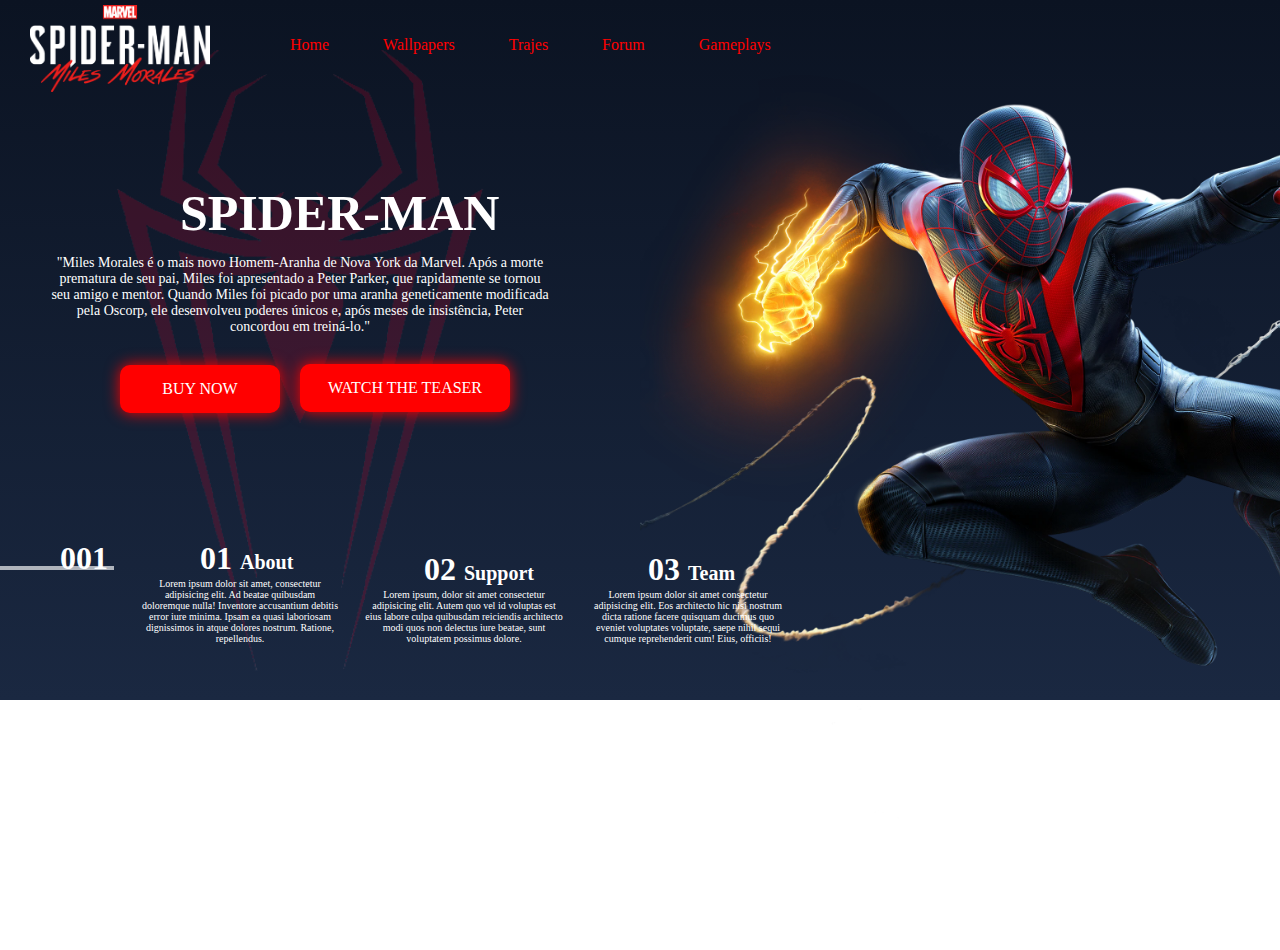
==== commit 33c47d8c: "lading page completa" ====
--- a/index.html
+++ b/index.html
@@ -5,6 +5,7 @@
     <meta http-equiv="X-UA-Compatible" content="IE=edge">
     <meta name="viewport" content="width=device-width, initial-scale=1.0">
     <link rel="stylesheet" href="style.css">
+    <link rel="stylesheet" href="https://stackpath.bootstrapcdn.com/bootstrap/4.1.3/css/bootstrap.min.css" integrity="sha384-MCw98/SFnGE8fJT3GXwEOngsV7Zt27NXFoaoApmYm81iuXoPkFOJwJ8ERdknLPMO" crossorigin="anonymous">
     <title>SPIDER MAN</title>
 </head>
     <body>
@@ -50,65 +51,4 @@
                 </div>
             </div>
         </div>
-        <div class="div-trailer">
-            <div class="div-detalhes">
-                <h1 class="titulo-trailer">Marvel's Spider-Man: Miles Morales</h1>
-                <p class="texto-1">Sony Interactive Entertainment</p>
-    
-                <p class="texto-2">Disponivel para 
-                    <span>PS5</span>
-                    <span>PS4</span>
-                    <span>PC</span>
-                </p>
-                <div class="div-radio">
-                    <input type="radio" class="input-radio">
-                    <label for="valor-jogo" class="label-radio">R$249,50</label>
-                </div>
-                <button class="button-detalhes"><a href="https://www.playstation.com/pt-br/games/marvels-spider-man-miles-morales/">Compra jogo</a></button>
-
-                <p class="texto-3">Lançado 12/11/2020</p>
-                
-            </div>
-           
-            <video width="100%" height="900px" class="video-spider"  autoplay loop muted>
-                <source src="videos/videoplayback.mp4" type="video/mp4" >
-                seu navegador não suporta o elemento de video.
-            </video>
-        </div>
-        <div class="div-carrossel">
-            <div class="carousel-container">
-                <button class="carousel-button prev">&#8249;</button>
-                <div class="carousel">
-    
-                    <div class="carousel-item">
-                        <img src="img/personagens/spider-miles-3.webp">
-                    </div>
-                    <div class="carousel-item">
-                        <img src="img/personagens/spider-miler-invisivel.webp">
-                    </div>
-                    <div class="carousel-item">
-                        <img src="img/personagens/spider-miles-2.webp">
-                    </div>
-                    <div class="carousel-item">
-                        <img src="img/personagens/spider-miles.webp">
-                    </div>
-                    <div class="carousel-item">
-                        <iframe src="https://www.youtube.com/embed/5bj19x24sAo?si=2bJd8yAhwnsTvBVB" title="YouTube video player" frameborder="0" allow="accelerometer; autoplay; clipboard-write; encrypted-media; gyroscope; picture-in-picture; web-share" referrerpolicy="strict-origin-when-cross-origin" allowfullscreen></iframe>
-                    </div>
-                    <div class="carousel-item">
-                        <iframe src="https://www.youtube.com/embed/T03PxxuCfDA?si=UJat-hYYWfPmtuBP" title="YouTube video player" frameborder="0" allow="accelerometer; autoplay; clipboard-write; encrypted-media; gyroscope; picture-in-picture; web-share" referrerpolicy="strict-origin-when-cross-origin" allowfullscreen></iframe>
-                    </div>
-                    <div class="carousel-item">
-                        <iframe src="https://www.youtube.com/embed/JsNgEBb4ZD0?si=w82m2hQy-ba-fnZ_" title="YouTube video player" frameborder="0" allow="accelerometer; autoplay; clipboard-write; encrypted-media; gyroscope; picture-in-picture; web-share" referrerpolicy="strict-origin-when-cross-origin" allowfullscreen></iframe>
-                    </div>
-                    <div class="carousel-item">
-                        <iframe src="https://www.youtube.com/embed/QNMrlD-qgeY?si=Z6gy7FokBziEb0BH" title="YouTube video player" frameborder="0" allow="accelerometer; autoplay; clipboard-write; encrypted-media; gyroscope; picture-in-picture; web-share" referrerpolicy="strict-origin-when-cross-origin" allowfullscreen></iframe>
-                    </div>
-                    <!-- Adicione mais itens conforme necessário -->
-                </div>
-                <button class="carousel-button next">&#8250;</button>
-            </div>
-        </div>
-        <script src="script.js"></script>
-    </body>
-</html>+    </body>--- a/style.css
+++ b/style.css
@@ -13,7 +13,7 @@
 }
 .caixa {
     width: 100%;
-    height: 800px;
+    height: auto;
 }
 
 .caixa1 {
@@ -189,151 +189,4 @@
     width: 200px;
     height: 0px;
     display: inline-block;
-}
-.div-trailer {
-    width: 100%;
-    height: 800px;
-    position: relative;
-    margin: 0%;
-}
-.div-trailer video {
-    position: absolute;
-    margin: 0px;
-    padding: 0px;
-}
-.div-detalhes {
-    width: 30%;
-    height: 857px;
-    z-index: 444444;
-    position: absolute;
-    margin-top: 1.3% ;
-    padding-left: 5%;
-    background-image: linear-gradient(to right, #000007 15%, #0000 100%, #0000 100%);
-    font-family: "Roboto", sans-serif;
-}.titulo-trailer {
-    color: #fff;
-    margin: 25px;
-    margin-top: 90px;
-    font-size: 2.0em;
-}
-.texto-1 {
-    color: #fff;
-    margin: 25px;
-    font-family: "Roboto",sans-serif;
-    font-weight: 600;
-    margin-top: 20px;
-}
-.texto-2 {
-    color: #fff;
-    margin: 25px;
-    margin-top: 20px;
-
-}
-.texto-2 span {
-    border: 2px solid #fff;
-    padding: 5px;
-}
-.div-radio {
-    background-color: #292b338a;
-    width: 300px;
-    height: 40px;
-    border-radius: 3px;
-    padding: 5px;
-    margin: 5px;
-    margin-top: 30px;
-
-}
-.input-radio {
-    width: 25px;
-    height: 25px;
-    margin-top: 10px;
-}
-.label-radio {
-    color: #fff;
-    font-weight: 600;
-    font-size: 2.0em;
-    padding: 10px;
-}
-.button-detalhes {
-    border-radius: 10px;
-    background-color: #d63d00;
-    width: 300px;
-    height: 40px;
-    margin: 5px;
-    margin-top: 30px;
-
-}
-.button-detalhes a {
-    color: #fff;
-    text-decoration: none;
-    font-family: "Roboto",sans-serif;
-    padding: 15px;
-    font-size: 1.4em;
-    font-weight: 600;
-}
-.texto-3 {
-    color: #fff;
-    margin: 5px;
-    margin-top: 20px;
-}
-.div-carrossel {
-    background-image: linear-gradient(to top, #000007 35%, #0000 100%, #0000 100%);
-    position: absolute;
-    color: #fff;
-    width: 100%;
-    height: 900px;
-    margin-top: -500px;
-}
-.carousel-container {
-    margin-top: 600px;
-    display: flex;
-    align-items: center;
-    justify-content: center;
-    position: relative;
-    width: 100%;
-    overflow: hidden;
-}
-
-.carousel {
-    display: flex;
-    transition: transform 0.5s ease-in-out;
-}
-
-.carousel-item {
-    min-width: 500px;
-    margin: 0 10px;
-    
-}
-
-iframe {
-    width: 100%;
-    border-radius: 15px
-}
-img {
-    width: 100%;
-    border-radius: 15px;
-}
-.carousel-button {
-    position: absolute;
-    top: 50%;
-    transform: translateY(-50%);
-    background-color: rgba(0, 0, 0, 0.5);
-    border: none;
-    color: white;
-    font-size: 2rem;
-    padding: 10px;
-    cursor: pointer;
-    z-index: 10;
-}
-
-.prev {
-    left: 0;
-}
-
-.next {
-    right: 0;
-}
-
-.carousel-button:focus {
-    outline: none;
-}
+}